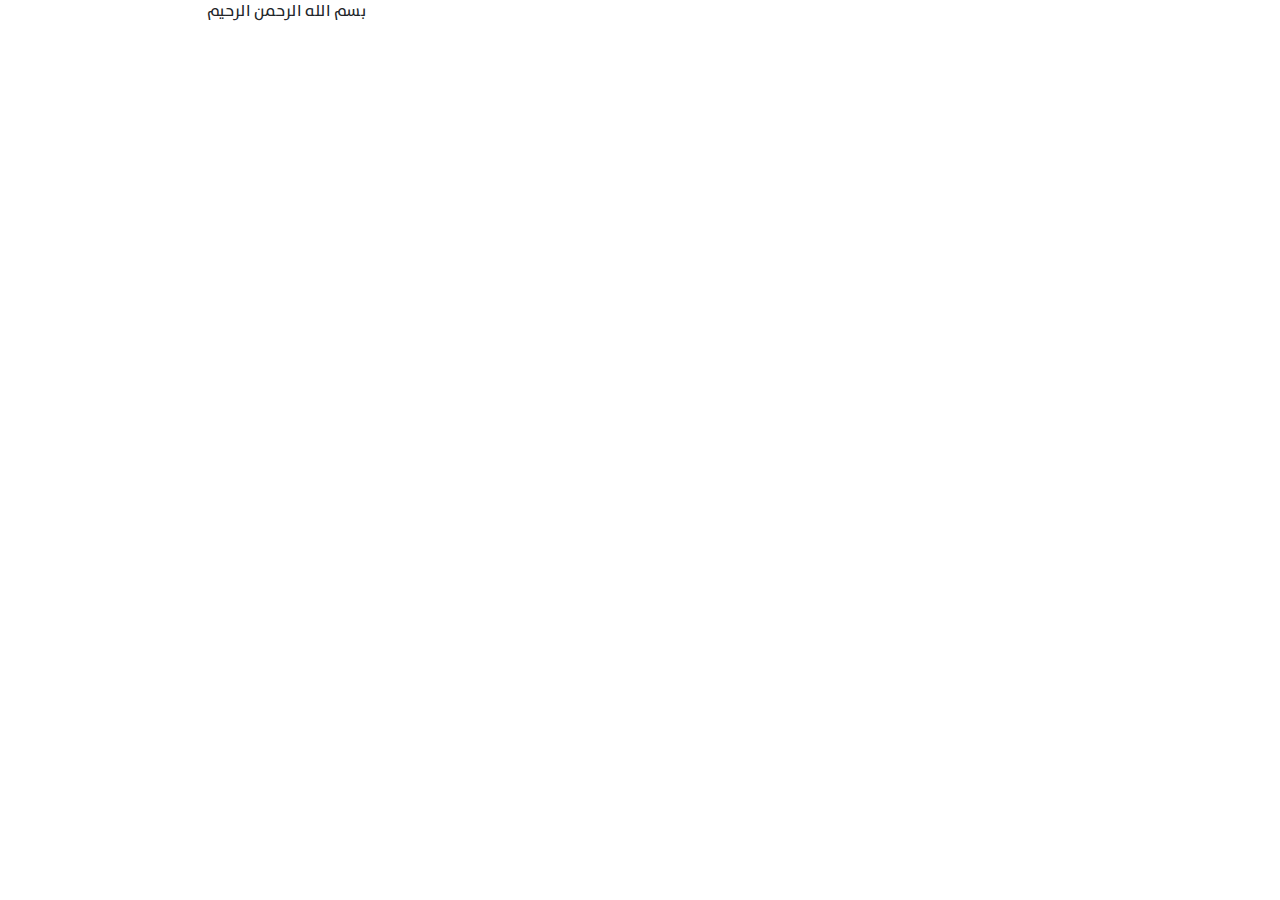
==== index.html @ cfe68cb4 "notary design" ====
<!DOCTYPE html>
<html lang="en">

<head>
    <meta charset="UTF-8">
    <meta name="viewport" content="width=device-width, initial-scale=1.0">
    <meta http-equiv="X-UA-Compatible" content="ie=edge">
    <title>Document</title>
    <link rel="stylesheet" href="assets/css/font-awesome.min.css">
    <link rel="stylesheet" href="assets/css/bootstrap.min.css">
    <link rel="stylesheet" href="assets/css/materialize.min.css">
    <link rel="stylesheet" href="assets/css/uikit-rtl.min.css">
    <link rel="stylesheet" href="assets/css/style.css">

</head>

<body>

    <div class="container">
        <p> بسم الله الرحمن الرحيم </p>
    </div>



    <script src="assets/js/jquery-3.4.1.js"></script>
    <script src="assets/js/bootstrap.min.js"></script>
    <script src="assets/js/bootstrap.bundle.min.js"></script>
    <script src="assets/js/materialize.min.js"></script>
    <script src="assets/js/uikit-icons.min.js"></script>
    <script src="assets/js/uikit.min.js"></script>
    <script src="assets/js/wow.min.js"></script>
    <script src="assets/js/custom.js"></script>
</body>

</html>
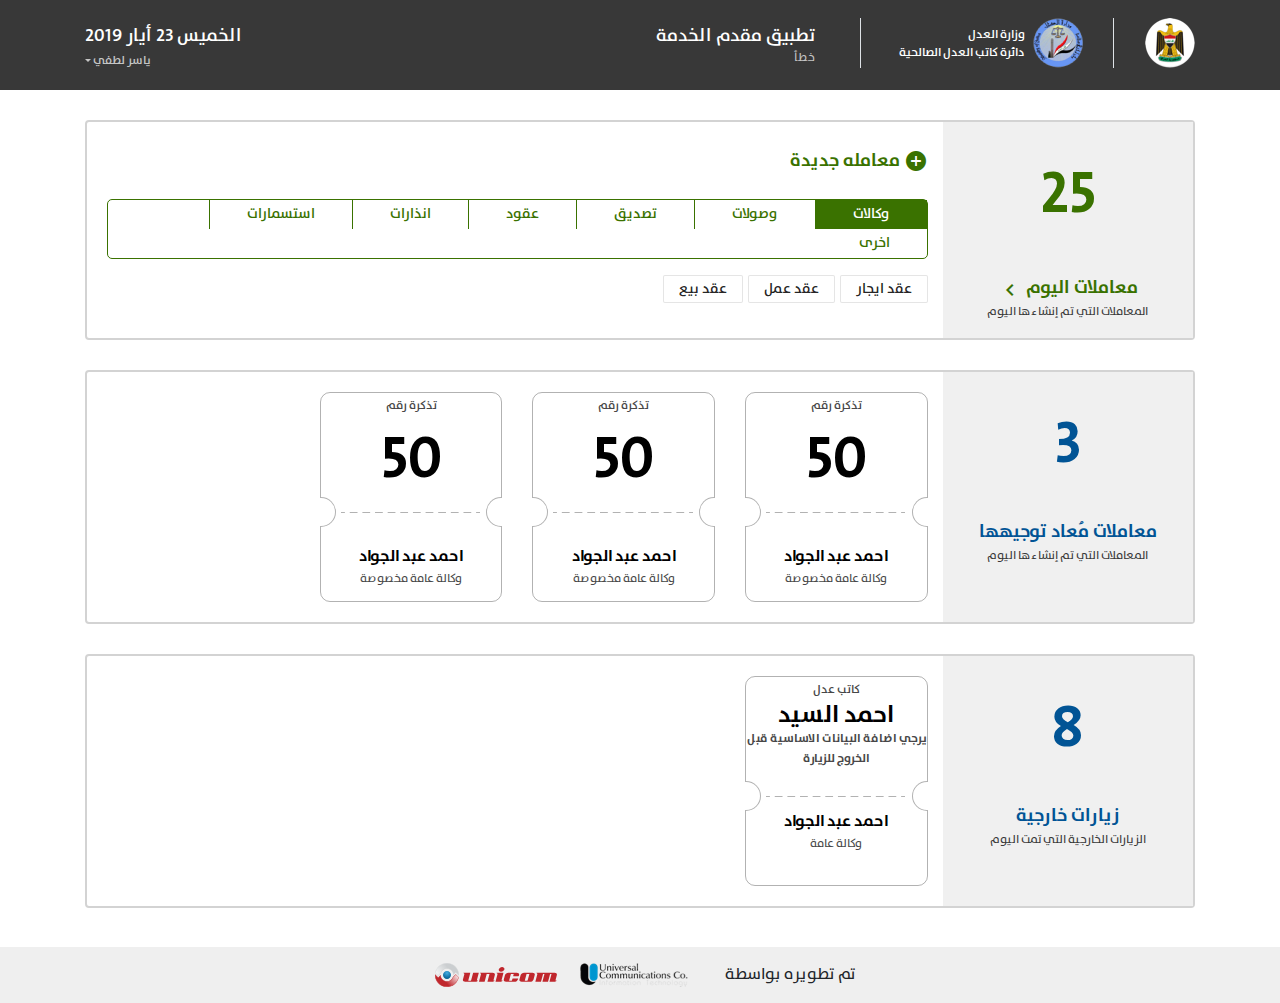
==== commit 8e3f1626: "dashboard" ====
--- a/index.html
+++ b/index.html
@@ -1,24 +1,238 @@
 <!DOCTYPE html>
-<html lang="en">
+<html lang="ar" dir="rtl">
 
 <head>
     <meta charset="UTF-8">
     <meta name="viewport" content="width=device-width, initial-scale=1.0">
     <meta http-equiv="X-UA-Compatible" content="ie=edge">
-    <title>Document</title>
+    <title>Notary : Dashboard</title>
     <link rel="stylesheet" href="assets/css/font-awesome.min.css">
-    <link rel="stylesheet" href="assets/css/bootstrap.min.css">
+    <link rel="stylesheet" href="assets/css/material.css">
+    <link rel="stylesheet" href="assets/fonts/material.ttf">
     <link rel="stylesheet" href="assets/css/materialize.min.css">
     <link rel="stylesheet" href="assets/css/uikit-rtl.min.css">
+    <link rel="stylesheet" href="assets/css/bootstrap.min.css">
     <link rel="stylesheet" href="assets/css/style.css">
 
 </head>
 
 <body>
 
-    <div class="container">
-        <p> بسم الله الرحمن الرحيم </p>
+    <div class="wrapper">
+        <header class="header">
+            <div class="container">
+                <div class="row mb-0">
+                    <div class="col-xl-8 col-lg-8 col-md-8">
+                        <div class="row mb-0">
+                            <div class="col-lg-2 col-md-3 pl-md-0">
+                                <div class="media text-right border-left">
+                                    <img class="d-flex ml-2 flag_logo" src="assets/img/logo-gov.png" alt="">
+                                </div>
+                            </div>
+                            <div class="col-lg-4 col-md-5 p-md-0">
+                                <div class="media text-right border-left">
+                                    <img class="d-flex ml-2 flag_logo" src="assets/img/logo-moj.png" alt="">
+                                    <div class="media-body">
+                                        <h5 class="mb-0 mt-2"> وزارة العدل <br> دائرة كاتب العدل الصالحية</h5>
+                                    </div>
+                                </div>
+                            </div>
+                            <div class="col-lg-6 col-md-4 pl-md-0">
+                                <div class="media text-right">
+                                    <div class="media-body">
+                                        <h3 class="mb-0 mt-2"> تطبيق مقدم الخدمة </h3>
+                                        <p> خطأ </p>
+                                    </div>
+                                </div>
+                            </div>
+                        </div>
+                    </div>
+                    <div class="col-md-4">
+                        <div class="media text-left">
+                            <div class="media-body">
+                                <h3 class="mb-0 mt-2"> الخميس 23 أيار 2019 </h3>
+                                <div class="dropdown">
+                                    <button class="dropdown-toggle btn-dropdown" type="button" id="dropdownMenu1" data-toggle="dropdown" aria-haspopup="true" aria-expanded="false">
+                                                    ياسر لطفي
+                                            </button>
+                                    <div class="dropdown-menu" aria-labelledby="dropdownMenu1">
+                                        <a class="dropdown-item" href="#!">Action</a>
+                                        <a class="dropdown-item" href="#!">Another action</a>
+                                    </div>
+                                </div>
+                            </div>
+                        </div>
+                    </div>
+                </div>
+            </div>
+        </header>
+        <!-- start content here -->
+        <div class="body_content padding_section">
+            <div class="container">
+                <div class="transaction">
+                    <div class="row ml-0">
+                        <div class="col-md-3">
+                            <div class="transaction_box">
+                                <div class="number color-green"> 25 </div>
+                                <div class="title color-green">
+                                    معاملات اليوم
+                                    <i class="material-icons transaction_icons">keyboard_arrow_left </i>
+                                </div>
+                                <p> المعاملات التي تم إنشاءها اليوم </p>
+                            </div>
+                        </div>
+                        <div class="col-md-9 p-0">
+                            <div class="transaction_content text-right">
+                                <div class="head mb-4 color-green">
+                                    <i class="material-icons transaction_icons">add_circle </i> معامله جديدة
+                                </div>
+                                <ul class="nav nav-pills mb-3" id="pills-tab" role="tablist">
+                                    <li class="nav-item">
+                                        <a class="nav-link active" id="pills-1-tab" data-toggle="pill" href="#pills-1" role="tab" aria-controls="pills-1" aria-selected="true"> وكالات </a>
+                                    </li>
+                                    <li class="nav-item">
+                                        <a class="nav-link" id="pills-2-tab" data-toggle="pill" href="#pills-2" role="tab" aria-controls="pills-2" aria-selected="false"> وصولات </a>
+                                    </li>
+                                    <li class="nav-item">
+                                        <a class="nav-link" id="pills-3-tab" data-toggle="pill" href="#pills-3" role="tab" aria-controls="pills-3" aria-selected="false"> تصديق </a>
+                                    </li>
+                                    <li class="nav-item">
+                                        <a class="nav-link" id="pills-4-tab" data-toggle="pill" href="#pills-4" role="tab" aria-controls="pills-4" aria-selected="false"> عقود </a>
+                                    </li>
+                                    <li class="nav-item">
+                                        <a class="nav-link" id="pills-5-tab" data-toggle="pill" href="#pills-5" role="tab" aria-controls="pills-5" aria-selected="false"> انذارات </a>
+                                    </li>
+                                    <li class="nav-item">
+                                        <a class="nav-link" id="pills-6-tab" data-toggle="pill" href="#pills-6" role="tab" aria-controls="pills-6" aria-selected="false"> استسمارات </a>
+                                    </li>
+                                    <li class="nav-item">
+                                        <a class="nav-link" id="pills-7-tab" data-toggle="pill" href="#pills-7" role="tab" aria-controls="pills-7" aria-selected="false"> اخرى </a>
+                                    </li>
+                                </ul>
+                                <div class="tab-content" id="pills-tabContent">
+                                    <div class="tab-pane fade show active" id="pills-1" role="tabpanel" aria-labelledby="pills-1-tab">
+                                        <ul class="nav">
+                                            <li class="nav-item">
+                                                <a class="nav-link active" href="#!"> عقد ايجار </a>
+                                            </li>
+                                            <li class="nav-item">
+                                                <a class="nav-link" href="#!"> عقد عمل </a>
+                                            </li>
+                                            <li class="nav-item">
+                                                <a class="nav-link" href="#!"> عقد بيع </a>
+                                            </li>
+                                        </ul>
+                                    </div>
+                                    <div class="tab-pane fade" id="pills-2" role="tabpanel" aria-labelledby="pills-2-tab">...</div>
+                                    <div class="tab-pane fade" id="pills-3" role="tabpanel" aria-labelledby="pills-3-tab">...</div>
+                                </div>
+                            </div>
+                        </div>
+                    </div>
+                </div>
+
+                <div class="transaction">
+                    <div class="row ml-0">
+                        <div class="col-md-3">
+                            <div class="transaction_box">
+                                <div class="number"> 3 </div>
+                                <div class="title">
+                                    معاملات مُعاد توجيهها
+                                </div>
+                                <p> المعاملات التي تم إنشاءها اليوم </p>
+                            </div>
+                        </div>
+                        <div class="col-md-9 p-0">
+                            <div class="transaction_content text-right">
+                                <div class="row">
+                                    <div class="col-md-3">
+                                        <div class="titket_normal text-center">
+                                            <small> تذكرة رقم </small>
+                                            <div class="title_head">
+                                                <div class="number"> 50 </div>
+                                            </div>
+                                            <div class="underline"></div>
+                                            <div class="content">
+                                                <div class="name"> احمد عبد الجواد </div>
+                                                <p class="desc mb-0"> وكالة عامة مخصوصة </p>
+                                            </div>
+                                        </div>
+                                    </div>
+                                    <div class="col-md-3">
+                                        <div class="titket_normal text-center">
+                                            <small> تذكرة رقم </small>
+                                            <div class="title_head">
+                                                <div class="number"> 50 </div>
+                                            </div>
+                                            <div class="underline"></div>
+                                            <div class="content">
+                                                <div class="name"> احمد عبد الجواد </div>
+                                                <p class="desc mb-0"> وكالة عامة مخصوصة </p>
+                                            </div>
+                                        </div>
+                                    </div>
+                                    <div class="col-md-3">
+                                        <div class="titket_normal text-center">
+                                            <small> تذكرة رقم </small>
+                                            <div class="title_head">
+                                                <div class="number"> 50 </div>
+                                            </div>
+                                            <div class="underline"></div>
+                                            <div class="content">
+                                                <div class="name"> احمد عبد الجواد </div>
+                                                <p class="desc mb-0"> وكالة عامة مخصوصة </p>
+                                            </div>
+                                        </div>
+                                    </div>
+
+                                </div>
+                            </div>
+                        </div>
+                    </div>
+                </div>
+                <div class="transaction">
+                    <div class="row ml-0">
+                        <div class="col-md-3">
+                            <div class="transaction_box">
+                                <div class="number"> 8 </div>
+                                <div class="title">
+                                    زيارات خارجية
+                                </div>
+                                <p> الزيارات الخارجية التي تمت اليوم </p>
+                            </div>
+                        </div>
+                        <div class="col-md-9 p-0">
+                            <div class="transaction_content text-right">
+                                <div class="row">
+                                    <div class="col-md-3">
+                                        <div class="titket_normal text-center">
+                                            <small> كاتب عدل </small>
+                                            <div class="title_head">
+                                                <h2> احمد السيد </h2>
+                                                <p>يرجي اضافة البيانات الاساسية قبل الخروج للزيارة</p>
+                                            </div>
+                                            <div class="underline"></div>
+                                            <div class="content">
+                                                <div class="name"> احمد عبد الجواد </div>
+                                                <p class="desc mb-0"> وكالة عامة </p>
+                                            </div>
+                                        </div>
+                                    </div>
+
+                                </div>
+                            </div>
+                        </div>
+                    </div>
+                </div>
+            </div>
+        </div>
     </div>
+    <!-- start footer here -->
+    <footer class="footer footer-bg text-center mt-5">
+        <span class="ml-4"> تم تطويره بواسطة </span>
+        <a class="footer_logo" href="#"><img src="assets/img/logo-uc-light.png"></a>
+        <a class="footer_logo" href="#"><img src="assets/img/logo-unicom-light.svg"></a>
+    </footer>
 
 
 
@@ -32,4 +246,4 @@
     <script src="assets/js/custom.js"></script>
 </body>
 
-</html>+</html--- a/assets/css/material.css
+++ b/assets/css/material.css
@@ -0,0 +1,22 @@
+@font-face {
+    font-family: 'Material Icons';
+    font-style: normal;
+    font-weight: 400;
+    src: url(../fonts/materialdesign.woff2) format('woff2');
+}
+
+.material-icons {
+    font-family: 'Material Icons';
+    font-weight: normal;
+    font-style: normal;
+    font-size: 24px;
+    line-height: 1;
+    letter-spacing: normal;
+    text-transform: none;
+    display: inline-block;
+    white-space: nowrap;
+    word-wrap: normal;
+    direction: ltr;
+    -webkit-font-feature-settings: 'liga';
+    -webkit-font-smoothing: antialiased;
+}--- a/assets/css/style.css
+++ b/assets/css/style.css
@@ -27,20 +27,104 @@
     }
     /* fallback */
     
+    html {
+        height: 100%;
+        box-sizing: border-box;
+    }
+    
+    body {
+        font-family: "Bahij TheSansArabic Plain";
+        font-weight: 100;
+        position: relative;
+        margin: 0;
+        min-height: 100%;
+    }
+    
     * {
         padding: 0;
         margin: 0;
         box-sizing: border-box !important;
     }
     
-    @-moz-document url-prefix() {}
-    
-    body,
-    html {
-        font-family: "Bahij TheSansArabic Plain";
-        font-weight: 100;
-        position: relative;
-        /* padding-bottom: 30px; */
+    *,
+    *:before,
+    *:after {
+        box-sizing: inherit;
+    }
+    
+    .row {
+        margin-bottom: 0;
+    }
+    
+    .padding-80 {
+        padding: 80px 0;
+    }
+    
+    .padding-35 {
+        padding: 35px 0;
+    }
+    
+    dl,
+    ol,
+    ul {
+        margin: 0;
+    }
+    
+    .offset-3 {
+        margin-right: 25%;
+    }
+    
+    .no_height {
+        min-height: auto !important;
+    }
+    
+    .padding-0 {
+        padding: 0 !important;
+    }
+    
+    .no-margin {
+        margin-right: auto;
+        margin-left: auto;
+    }
+    
+    .bg-white {
+        background: #fff;
+    }
+    
+    .bg-gray {
+        background: rgba(0, 0, 0, 0.04);
+    }
+    
+    .list {
+        padding: 20px 10px;
+    }
+    
+    textarea::-webkit-input-placeholder {
+        /* Chrome/Opera/Safari */
+        color: rgba(0, 0, 0, 0.32);
+    }
+    
+    textarea::-moz-placeholder {
+        /* Firefox 19+ */
+        color: rgba(0, 0, 0, 0.32);
+    }
+    
+    textarea:-ms-input-placeholder {
+        /* IE 10+ */
+        color: rgba(0, 0, 0, 0.32);
+    }
+    
+    textarea:-moz-placeholder {
+        /* Firefox 18- */
+        color: rgba(0, 0, 0, 0.32);
+    }
+    
+    @-moz-document url-prefix() {
+        input[type=number]::-webkit-inner-spin-button,
+        input[type=number]::-webkit-outer-spin-button {
+            -webkit-appearance: none;
+            margin: 0;
+        }
     }
     
     .h1,
@@ -68,6 +152,10 @@
     
     .btn:focus {
         background: none !important;
+    }
+    
+    .font-small {
+        font-size: 13px;
     }
     
     .bg-blue {
@@ -125,12 +213,12 @@
     .wrapper {
         position: relative;
         /* height: 100vh; */
-        /* padding-bottom: 35px; */
+        padding-bottom: 35px;
     }
     
     .header {
         background: rgba(56, 56, 56, 1);
-        padding: 20px;
+        padding: 18px 0;
     }
     
     .header .media {
@@ -198,9 +286,7 @@
         height: 100%;
     }
     
-    .top_header {
-        padding: 120px 0
-    }
+    .top_header {}
     
     .main-content .media .media-body h5 {
         font-family: "Bahij TheSansArabic Plain";
@@ -272,9 +358,9 @@
         bottom: 0;
         left: 0;
         width: 100%;
-        /* height: 100px; */
         clear: both;
         padding: 1rem;
+        z-index: 99;
     }
     
     .footer-bg {
@@ -398,7 +484,7 @@
     }
     
     .loges {
-        padding: 80px 0;
+        padding: 30px 0;
     }
     
     .loges p {
@@ -406,6 +492,7 @@
         font-weight: bold;
         color: rgba(0, 0, 0, 1);
         text-align: center;
+        margin-bottom: 0;
     }
     
     .form {
@@ -422,21 +509,31 @@
     }
     
     .inputMaterial {
-        font-size: 16px;
+        font-size: 18px;
         display: block;
         padding: 0 18px 0 0 !important;
         border: 1px solid rgba(25, 25, 25, 0.32) !important;
+        text-align: right;
+        border-radius: 4px !important;
+        -webkit-border-radius: 4px !important;
+        -moz-border-radius: 4px !important;
+        -ms-border-radius: 4px !important;
+        -o-border-radius: 4px !important;
+        margin-bottom: 0 !important;
+        height: 55px !important;
+        line-height: 55px;
+    }
+    
+    .inputMaterial_textarea {
+        height: auto !important;
         border-radius: 4px;
-        text-align: right;
         -webkit-border-radius: 4px;
         -moz-border-radius: 4px;
         -ms-border-radius: 4px;
         -o-border-radius: 4px;
-        /* max-width: 340px !important; */
-        margin-bottom: 0 !important;
-        height: 55px !important;
-        line-height: 55px;
-        border-radius: 5px !important;
+        font-size: 18px;
+        display: block;
+        padding: 18px 18px 0 0 !important;
     }
     
     .inputMaterial:focus {
@@ -854,9 +951,10 @@
         line-height: 24px;
         margin: 0;
         background-color: rgba(255, 255, 255, 1);
-        border-radius: 8px;
+        border-bottom-right-radius: 8px;
         box-shadow: 0px 2px 5px 0px rgba(0, 0, 0, 0.35);
         min-height: 272px;
+        border-bottom-left-radius: 8px;
     }
     
     .collapse_transaction .uk-open>.uk-accordion-title::before {
@@ -921,16 +1019,42 @@
         background: #e5e5e5;
     }
     
+    .collapse_transaction .rows td {
+        position: relative;
+    }
+    
     .collapse_transaction .rows .actions {
-        position: relative;
+        position: absolute;
         top: 0;
-        right: -46px;
-        background: yellowgreen;
+        right: -26px;
+        background: rgba(255, 212, 93, 1);
+        display: none;
+        padding: 0 4px;
+        bottom: 0;
+        border-top-right-radius: 4px;
+        border-bottom-right-radius: 4px;
+    }
+    
+    .collapse_transaction .rows .actions i {
         display: block;
+        cursor: pointer;
+        font-size: 18px;
+        color: rgba(56, 56, 56, 1);
+        text-align: center;
+        padding: 9px 0;
+        border-bottom: 1px solid #afb6b7;
+    }
+    
+    .collapse_transaction .rows .actions i:last-child {
+        border-bottom: 0
     }
     
     .collapse_transaction .rows:hover .actions {
-        display: block
+        display: block;
+    }
+    
+    .image_user {
+        position: relative;
     }
     
     .image_user img {
@@ -1042,6 +1166,295 @@
     
     .add_docment_box i {
         font-size: 55px;
+    }
+    
+    .plus,
+    .mins {
+        position: absolute;
+        left: 20px;
+        top: 6px;
+        color: #757575;
+        cursor: pointer;
+    }
+    
+    .mins {
+        top: 27px;
+    }
+    
+    input[type=number]::-webkit-inner-spin-button,
+    input[type=number]::-webkit-outer-spin-button {
+        -webkit-appearance: none;
+        margin: 0;
+    }
+    
+    .form-actions {
+        padding: 30px 0 30px 0;
+    }
+    
+    .scroll-up {
+        position: fixed;
+        left: 0;
+        right: 0;
+        background: #fff;
+        box-shadow: 0px -2px 4px 0px rgba(0, 0, 0, 0.25);
+        z-index: 9;
+        bottom: 0 !important;
+    }
+    
+    .form-actions p {
+        color: rgba(0, 0, 0, 0.6);
+        margin-bottom: 0;
+    }
+    
+    .btn_gray {
+        min-height: 54px;
+        line-height: 43px;
+        background: #7b7d5b;
+        border: 1px solid #7b7d5b;
+        box-shadow: none !important;
+        color: #ddbe83!important;
+    }
+    
+    .btn_gray:hover {
+        background: #696b4e;
+        border: 1px solid #696b4e;
+    }
+    
+    .list_group .list_title {
+        font-size: 14px;
+        color: rgba(0, 0, 0, 1);
+        text-align: right;
+        font-weight: bold;
+        margin-bottom: 20px;
+    }
+    
+    .transaction {
+        background-color: rgba(255, 255, 255, 1);
+        border: 2px solid rgba(211, 211, 211, 1);
+        border-radius: 4px;
+        margin-bottom: 30px;
+    }
+    
+    .transaction_box {
+        background-color: rgba(240, 240, 240, 1);
+        text-align: center;
+        height: 100%;
+    }
+    
+    .transaction_box .number {
+        padding: 30px;
+        font-size: 58px;
+        color: rgba(1, 84, 149, 1);
+        text-align: center;
+        font-weight: bold
+    }
+    
+    .transaction_box .title {
+        font-size: 18px;
+        color: rgba(1, 84, 149, 1);
+        text-align: center;
+        font-weight: bold
+    }
+    
+    .transaction_box p {
+        margin-bottom: 0;
+        font-size: 12px;
+        color: rgba(56, 56, 56, 1);
+        text-align: center;
+        line-height: 20px;
+        padding-bottom: 1rem
+    }
+    
+    .transaction_box .transaction_icons {
+        position: relative;
+        top: 9px
+    }
+    
+    .transaction_content {
+        padding: 20px 0 20px 20px;
+    }
+    
+    .color-green {
+        color: #3a7200 !important;
+    }
+    
+    .transaction_content .head {
+        font-size: 18px;
+        color: rgba(1, 84, 149, 1);
+        font-weight: bold
+    }
+    
+    .transaction_content .head .transaction_icons {
+        position: relative;
+        top: 7px;
+    }
+    
+    .transaction_content .nav-pills {
+        border: 1px solid #3a7200;
+        border-radius: 5px;
+    }
+    
+    .transaction_content .nav-pills .nav-link {
+        border-radius: 0;
+        transition: all 0.3s ease-in-out
+    }
+    
+    .transaction_content .nav-pills .nav-link.active,
+    .transaction_content .nav-pills .nav-link:hover,
+    .transaction_content .nav-pills .show>.nav-link {
+        color: #fff;
+        background-color: #3a7200;
+    }
+    
+    .transaction_content .nav-pills .nav-link {
+        display: block;
+        padding: 4px 37px;
+        color: #3a7200;
+        border-left: 1px solid rgba(58, 114, 0, 1);
+        font-size: 14px;
+        font-weight: 400;
+    }
+    
+    .transaction_content .nav-item:last-child .nav-link {
+        border-left: 0
+    }
+    
+    .transaction_content .tab-content .nav {
+        padding: 0;
+        margin: 0;
+    }
+    
+    .transaction_content .tab-content .nav-item .nav-link {
+        background-color: rgba(255, 255, 255, 1);
+        border-radius: 2px;
+        border: 1px solid rgba(0, 0, 0, 0.1);
+        margin-left: 5px;
+        padding: 3px 15px;
+        font-size: 14px;
+        color: rgba(0, 0, 0, 0.87);
+        text-align: right;
+        line-height: 20px;
+        font-weight: 400;
+        transition: all 0.3s ease-in-out
+    }
+    
+    .transaction_content .tab-content .nav-item .nav-link:hover {
+        color: #fff;
+        background-color: #3a7200;
+    }
+    
+    .titket_normal {
+        border: 1px solid rgba(0, 0, 0, 0.3);
+        border-radius: 10px;
+        min-height: 210px;
+        position: relative;
+        transition: all 0.3s ease-in-out;
+    }
+    
+    .titket_normal:hover {
+        background: rgba(1, 84, 149, 1);
+        border: 1px solid rgba(1, 84, 149, 1);
+    }
+    
+    .titket_normal:hover .number,
+    .titket_normal:hover .content .name {
+        color: white
+    }
+    
+    .titket_normal:hover small,
+    .titket_normal:hover .content .desc {
+        color: rgba(198, 198, 198, 1);
+        ;
+    }
+    
+    .titket_normal:before {
+        position: absolute;
+        content: "";
+        width: 30px;
+        height: 30px;
+        border: 1px solid rgba(0, 0, 0, 0.3);
+        border-radius: 50%;
+        clip: rect(14px, 33px, 31px, 0);
+        right: -15px;
+        top: 50%;
+        background: #fff;
+        transform: rotate(90deg);
+    }
+    
+    .titket_normal:after {
+        position: absolute;
+        content: "";
+        width: 30px;
+        height: 30px;
+        border: 1px solid rgba(0, 0, 0, 0.3);
+        border-radius: 50%;
+        clip: rect(14px, 33px, 31px, 0);
+        left: -15px;
+        top: 50%;
+        background: #fff;
+        transform: rotate(-90deg);
+    }
+    
+    .underline {
+        width: 77%;
+        position: absolute;
+        top: 38%;
+        left: 20px;
+        display: inline-block;
+        padding: 20px;
+        border-bottom: dashed 1px rgba(0, 0, 0, 0.3);
+        border-image-source: url(../img/line.png);
+        border-image-slice: 1;
+        border-image-repeat: round;
+        opacity: 0.3;
+    }
+    
+    .titket_normal small {
+        font-size: 12px;
+        color: rgba(71, 71, 71, 1);
+        text-align: center;
+        line-height: 20px;
+    }
+    
+    .title_head {
+        padding: 0;
+        font-weight: bold;
+        font-size: 58px;
+        color: rgba(0, 0, 0, 1);
+        text-align: center;
+    }
+    
+    .title_head h2 {
+        font-size: 24px;
+        color: rgba(0, 0, 0, 1);
+        text-align: center;
+        font-weight: bold;
+    }
+    
+    .title_head p {
+        font-size: 12px;
+        color: rgba(71, 71, 71, 1);
+        text-align: center;
+        line-height: 20px;
+    }
+    
+    .content {
+        margin-top: 39px;
+    }
+    
+    .content .name {
+        font-size: 16px;
+        color: rgba(0, 0, 0, 1);
+        text-align: center;
+        line-height: 26px;
+        font-weight: bold;
+    }
+    
+    .content .desc {
+        font-size: 12px;
+        color: rgba(71, 71, 71, 1);
+        text-align: center;
+        line-height: 20px;
     }
     
     @media (max-width: 768px) {
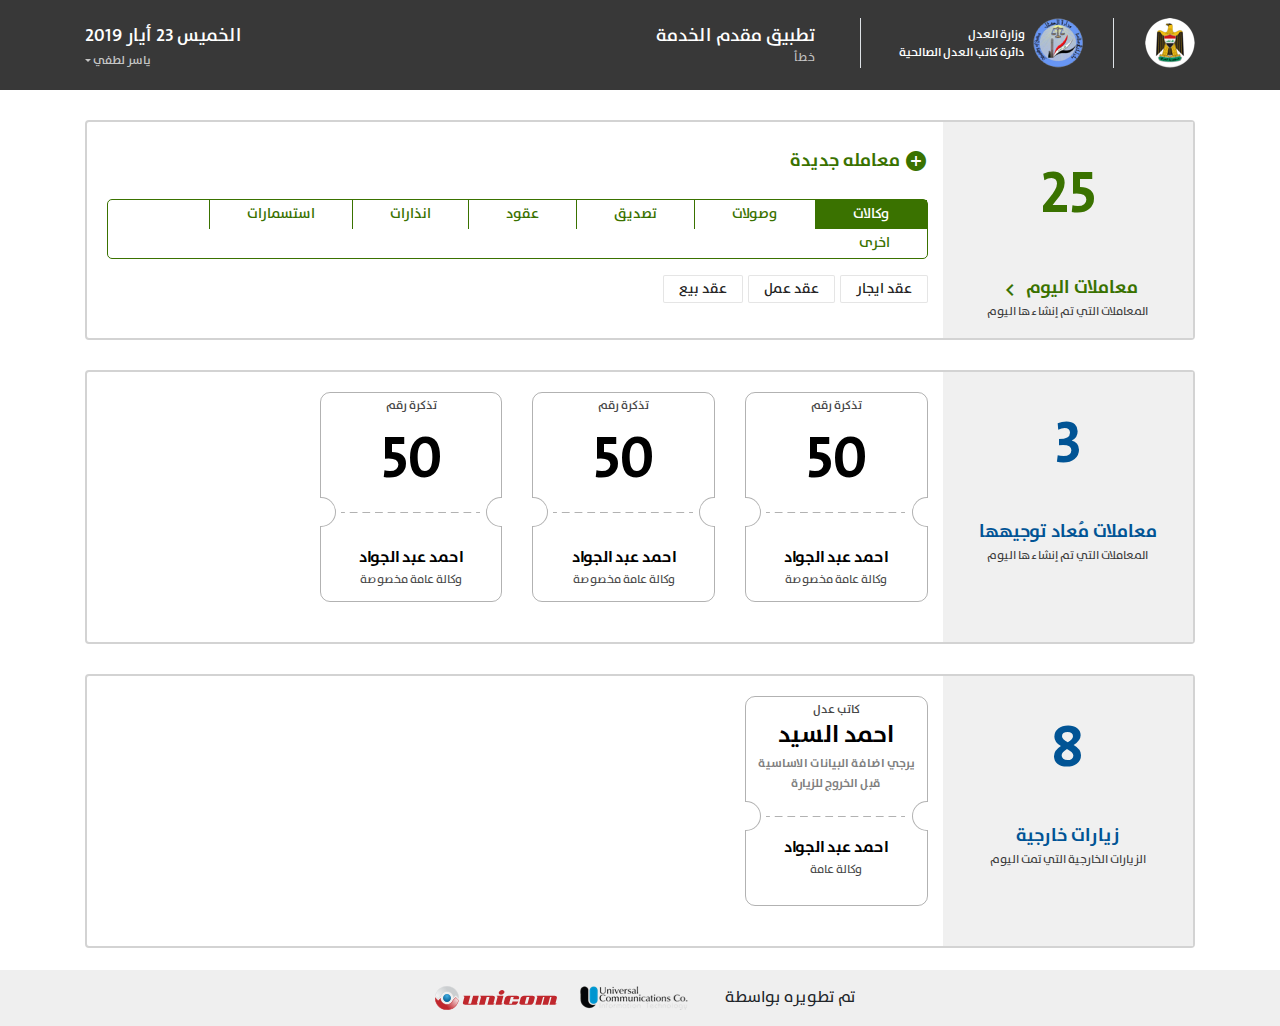
==== commit 346effd2: "done" ====
--- a/index.html
+++ b/index.html
@@ -13,12 +13,12 @@
     <link rel="stylesheet" href="assets/css/uikit-rtl.min.css">
     <link rel="stylesheet" href="assets/css/bootstrap.min.css">
     <link rel="stylesheet" href="assets/css/style.css">
-
 </head>
 
 <body>
-
+    <!-- start wrapper here -->
     <div class="wrapper">
+        <!-- start header here -->
         <header class="header">
             <div class="container">
                 <div class="row mb-0">
@@ -53,11 +53,12 @@
                                 <h3 class="mb-0 mt-2"> الخميس 23 أيار 2019 </h3>
                                 <div class="dropdown">
                                     <button class="dropdown-toggle btn-dropdown" type="button" id="dropdownMenu1" data-toggle="dropdown" aria-haspopup="true" aria-expanded="false">
-                                                    ياسر لطفي
-                                            </button>
+                                        ياسر لطفي
+                                    </button>
                                     <div class="dropdown-menu" aria-labelledby="dropdownMenu1">
-                                        <a class="dropdown-item" href="#!">Action</a>
-                                        <a class="dropdown-item" href="#!">Another action</a>
+                                        <a class="dropdown-item" href="#!"> تغيير كلمة المرور </a>
+                                        <div class="dropdown-divider"></div>
+                                        <a class="dropdown-item" href="#!">تسجيل الخروج</a>
                                     </div>
                                 </div>
                             </div>
@@ -66,12 +67,14 @@
                 </div>
             </div>
         </header>
+        <!-- end header here -->
         <!-- start content here -->
         <div class="body_content padding_section">
             <div class="container">
+                <!-- start transaction here -->
                 <div class="transaction">
                     <div class="row ml-0">
-                        <div class="col-md-3">
+                        <div class="col-lg-3 col-md-4">
                             <div class="transaction_box">
                                 <div class="number color-green"> 25 </div>
                                 <div class="title color-green">
@@ -81,7 +84,7 @@
                                 <p> المعاملات التي تم إنشاءها اليوم </p>
                             </div>
                         </div>
-                        <div class="col-md-9 p-0">
+                        <div class="col-lg-9 col-md-8 p-0">
                             <div class="transaction_content text-right">
                                 <div class="head mb-4 color-green">
                                     <i class="material-icons transaction_icons">add_circle </i> معامله جديدة
@@ -91,154 +94,165 @@
                                         <a class="nav-link active" id="pills-1-tab" data-toggle="pill" href="#pills-1" role="tab" aria-controls="pills-1" aria-selected="true"> وكالات </a>
                                     </li>
                                     <li class="nav-item">
-                                        <a class="nav-link" id="pills-2-tab" data-toggle="pill" href="#pills-2" role="tab" aria-controls="pills-2" aria-selected="false"> وصولات </a>
-                                    </li>
-                                    <li class="nav-item">
-                                        <a class="nav-link" id="pills-3-tab" data-toggle="pill" href="#pills-3" role="tab" aria-controls="pills-3" aria-selected="false"> تصديق </a>
-                                    </li>
-                                    <li class="nav-item">
-                                        <a class="nav-link" id="pills-4-tab" data-toggle="pill" href="#pills-4" role="tab" aria-controls="pills-4" aria-selected="false"> عقود </a>
-                                    </li>
-                                    <li class="nav-item">
-                                        <a class="nav-link" id="pills-5-tab" data-toggle="pill" href="#pills-5" role="tab" aria-controls="pills-5" aria-selected="false"> انذارات </a>
-                                    </li>
-                                    <li class="nav-item">
-                                        <a class="nav-link" id="pills-6-tab" data-toggle="pill" href="#pills-6" role="tab" aria-controls="pills-6" aria-selected="false"> استسمارات </a>
-                                    </li>
-                                    <li class="nav-item">
-                                        <a class="nav-link" id="pills-7-tab" data-toggle="pill" href="#pills-7" role="tab" aria-controls="pills-7" aria-selected="false"> اخرى </a>
+                                        <a class="nav-link" id="pills-2-tab" data-toggle="pill" href="#pills-2" role="tab" aria-controls="pills-2" aria-selected="true"> وصولات </a>
+                                    </li>
+                                    <li class="nav-item">
+                                        <a class="nav-link" id="pills-3-tab" data-toggle="pill" href="#pills-3" role="tab" aria-controls="pills-3" aria-selected="true"> تصديق </a>
+                                    </li>
+                                    <li class="nav-item">
+                                        <a class="nav-link" id="pills-4-tab" data-toggle="pill" href="#pills-4" role="tab" aria-controls="pills-4" aria-selected="true"> عقود </a>
+                                    </li>
+                                    <li class="nav-item">
+                                        <a class="nav-link" id="pills-5-tab" data-toggle="pill" href="#pills-5" role="tab" aria-controls="pills-5" aria-selected="true"> انذارات </a>
+                                    </li>
+                                    <li class="nav-item">
+                                        <a class="nav-link" id="pills-6-tab" data-toggle="pill" href="#pills-6" role="tab" aria-controls="pills-6" aria-selected="true"> استسمارات </a>
+                                    </li>
+                                    <li class="nav-item">
+                                        <a class="nav-link" id="pills-7-tab" data-toggle="pill" href="#pills-7" role="tab" aria-controls="pills-7" aria-selected="true"> اخرى </a>
                                     </li>
                                 </ul>
                                 <div class="tab-content" id="pills-tabContent">
                                     <div class="tab-pane fade show active" id="pills-1" role="tabpanel" aria-labelledby="pills-1-tab">
                                         <ul class="nav">
                                             <li class="nav-item">
-                                                <a class="nav-link active" href="#!"> عقد ايجار </a>
+                                                <a class="nav-link" href="new-transaction.html"> عقد ايجار </a>
                                             </li>
-                                            <li class="nav-item">
+                                            <li class=" nav-item ">
                                                 <a class="nav-link" href="#!"> عقد عمل </a>
                                             </li>
-                                            <li class="nav-item">
+                                            <li class="nav-item ">
                                                 <a class="nav-link" href="#!"> عقد بيع </a>
                                             </li>
                                         </ul>
                                     </div>
-                                    <div class="tab-pane fade" id="pills-2" role="tabpanel" aria-labelledby="pills-2-tab">...</div>
-                                    <div class="tab-pane fade" id="pills-3" role="tabpanel" aria-labelledby="pills-3-tab">...</div>
-                                </div>
-                            </div>
-                        </div>
-                    </div>
-                </div>
-
-                <div class="transaction">
-                    <div class="row ml-0">
-                        <div class="col-md-3">
-                            <div class="transaction_box">
-                                <div class="number"> 3 </div>
-                                <div class="title">
+                                    <div class="tab-pane fade " id="pills-2" role="tabpanel " aria-labelledby="pills-2-tab ">...</div>
+                                    <div class="tab-pane fade " id="pills-3" role="tabpanel " aria-labelledby="pills-3-tab ">...</div>
+                                </div>
+                            </div>
+                        </div>
+                    </div>
+                </div>
+                <!-- end transaction here -->
+                <!-- start transaction here -->
+                <div class="transaction ">
+                    <div class="row ml-0 ">
+                        <div class="col-lg-3 col-md-4 ">
+                            <div class="transaction_box ">
+                                <div class="number "> 3 </div>
+                                <div class="title ">
                                     معاملات مُعاد توجيهها
                                 </div>
                                 <p> المعاملات التي تم إنشاءها اليوم </p>
                             </div>
                         </div>
-                        <div class="col-md-9 p-0">
-                            <div class="transaction_content text-right">
-                                <div class="row">
-                                    <div class="col-md-3">
-                                        <div class="titket_normal text-center">
-                                            <small> تذكرة رقم </small>
-                                            <div class="title_head">
-                                                <div class="number"> 50 </div>
-                                            </div>
-                                            <div class="underline"></div>
-                                            <div class="content">
-                                                <div class="name"> احمد عبد الجواد </div>
-                                                <p class="desc mb-0"> وكالة عامة مخصوصة </p>
-                                            </div>
-                                        </div>
-                                    </div>
-                                    <div class="col-md-3">
-                                        <div class="titket_normal text-center">
-                                            <small> تذكرة رقم </small>
-                                            <div class="title_head">
-                                                <div class="number"> 50 </div>
-                                            </div>
-                                            <div class="underline"></div>
-                                            <div class="content">
-                                                <div class="name"> احمد عبد الجواد </div>
-                                                <p class="desc mb-0"> وكالة عامة مخصوصة </p>
-                                            </div>
-                                        </div>
-                                    </div>
-                                    <div class="col-md-3">
-                                        <div class="titket_normal text-center">
-                                            <small> تذكرة رقم </small>
-                                            <div class="title_head">
-                                                <div class="number"> 50 </div>
-                                            </div>
-                                            <div class="underline"></div>
-                                            <div class="content">
-                                                <div class="name"> احمد عبد الجواد </div>
-                                                <p class="desc mb-0"> وكالة عامة مخصوصة </p>
-                                            </div>
-                                        </div>
-                                    </div>
-
-                                </div>
-                            </div>
-                        </div>
-                    </div>
-                </div>
-                <div class="transaction">
-                    <div class="row ml-0">
-                        <div class="col-md-3">
-                            <div class="transaction_box">
-                                <div class="number"> 8 </div>
-                                <div class="title">
+                        <div class="col-lg-9 col-md-8 p-0 ">
+                            <div class="transaction_content text-right ">
+                                <div class="row ">
+                                    <div class="col-lg-3 col-md-6">
+                                        <a href="">
+                                            <div class="titket_normal text-center ">
+                                                <small> تذكرة رقم </small>
+                                                <div class="title_head ">
+                                                    <div class="number "> 50 </div>
+                                                </div>
+                                                <div class="underline "></div>
+                                                <div class="content ">
+                                                    <div class="name "> احمد عبد الجواد </div>
+                                                    <p class="desc mb-0 "> وكالة عامة مخصوصة </p>
+                                                </div>
+                                            </div>
+                                        </a>
+                                    </div>
+                                    <div class="col-lg-3 col-md-6">
+                                        <a href="">
+                                            <div class="titket_normal text-center ">
+                                                <small> تذكرة رقم </small>
+                                                <div class="title_head ">
+                                                    <div class="number "> 50 </div>
+                                                </div>
+                                                <div class="underline "></div>
+                                                <div class="content ">
+                                                    <div class="name "> احمد عبد الجواد </div>
+                                                    <p class="desc mb-0 "> وكالة عامة مخصوصة </p>
+                                                </div>
+                                            </div>
+                                        </a>
+                                    </div>
+                                    <div class="col-lg-3 col-md-6">
+                                        <a href="">
+                                            <div class="titket_normal text-center ">
+                                                <small> تذكرة رقم </small>
+                                                <div class="title_head ">
+                                                    <div class="number "> 50 </div>
+                                                </div>
+                                                <div class="underline "></div>
+                                                <div class="content ">
+                                                    <div class="name "> احمد عبد الجواد </div>
+                                                    <p class="desc mb-0 "> وكالة عامة مخصوصة </p>
+                                                </div>
+                                            </div>
+                                        </a>
+                                    </div>
+                                </div>
+                            </div>
+                        </div>
+                    </div>
+                </div>
+                <!-- end transaction here -->
+                <!-- start transaction here -->
+                <div class="transaction mb-5">
+                    <div class="row ml-0 ">
+                        <div class="col-lg-3 col-md-4 ">
+                            <div class="transaction_box ">
+                                <div class="number "> 8 </div>
+                                <div class="title ">
                                     زيارات خارجية
                                 </div>
                                 <p> الزيارات الخارجية التي تمت اليوم </p>
                             </div>
                         </div>
-                        <div class="col-md-9 p-0">
-                            <div class="transaction_content text-right">
-                                <div class="row">
-                                    <div class="col-md-3">
-                                        <div class="titket_normal text-center">
-                                            <small> كاتب عدل </small>
-                                            <div class="title_head">
-                                                <h2> احمد السيد </h2>
-                                                <p>يرجي اضافة البيانات الاساسية قبل الخروج للزيارة</p>
-                                            </div>
-                                            <div class="underline"></div>
-                                            <div class="content">
-                                                <div class="name"> احمد عبد الجواد </div>
-                                                <p class="desc mb-0"> وكالة عامة </p>
-                                            </div>
-                                        </div>
-                                    </div>
-
-                                </div>
-                            </div>
-                        </div>
-                    </div>
-                </div>
+                        <div class="col-lg-9 col-md-8 p-0 ">
+                            <div class="transaction_content text-right ">
+                                <div class="row ">
+                                    <div class="col-lg-3 col-md-6">
+                                        <a href="">
+                                            <div class="titket_normal text-center ">
+                                                <small> كاتب عدل </small>
+                                                <div class="title_head ">
+                                                    <h2 class="name"> احمد السيد </h2>
+                                                    <p class="desc">يرجي اضافة البيانات الاساسية قبل الخروج للزيارة</p>
+                                                </div>
+                                                <div class="underline "></div>
+                                                <div class="content ">
+                                                    <div class="name "> احمد عبد الجواد </div>
+                                                    <p class="desc mb-0 "> وكالة عامة </p>
+                                                </div>
+                                            </div>
+                                        </a>
+                                    </div>
+
+                                </div>
+                            </div>
+                        </div>
+                    </div>
+                </div>
+                <!-- end transaction here -->
             </div>
         </div>
     </div>
     <!-- start footer here -->
-    <footer class="footer footer-bg text-center mt-5">
-        <span class="ml-4"> تم تطويره بواسطة </span>
-        <a class="footer_logo" href="#"><img src="assets/img/logo-uc-light.png"></a>
-        <a class="footer_logo" href="#"><img src="assets/img/logo-unicom-light.svg"></a>
+    <footer class="footer footer-bg text-center mt-5 ">
+        <span class="ml-4 "> تم تطويره بواسطة </span>
+        <a class="footer_logo " href="# "><img src="assets/img/logo-uc-light.png "></a>
+        <a class="footer_logo " href="# "><img src="assets/img/logo-unicom-light.svg "></a>
     </footer>
 
 
 
     <script src="assets/js/jquery-3.4.1.js"></script>
+    <script src="assets/js/popper.js"></script>
     <script src="assets/js/bootstrap.min.js"></script>
-    <script src="assets/js/bootstrap.bundle.min.js"></script>
     <script src="assets/js/materialize.min.js"></script>
     <script src="assets/js/uikit-icons.min.js"></script>
     <script src="assets/js/uikit.min.js"></script>
--- a/assets/css/style.css
+++ b/assets/css/style.css
@@ -52,6 +52,28 @@
         box-sizing: inherit;
     }
     
+    .datepicker-calendar-container {
+        direction: initial;
+    }
+    
+    .datepicker-controls .select-month input {
+        width: 90px;
+    }
+    
+    .datepicker-date-display .year-text {
+        text-align: right;
+    }
+    
+    .datepicker-date-display .date-text {
+        letter-spacing: 1px;
+        text-align: right;
+        font-size: 18px;
+    }
+    
+    .confirmation-btns {
+        display: none;
+    }
+    
     .row {
         margin-bottom: 0;
     }
@@ -61,7 +83,7 @@
     }
     
     .padding-35 {
-        padding: 35px 0;
+        padding: 60px 0;
     }
     
     dl,
@@ -210,15 +232,95 @@
         top: -29px;
     }
     
+    .table-striped tbody tr:nth-of-type(odd) {
+        background-color: #fff !important;
+    }
+    
+    .table-striped tbody tr:nth-of-type(even) {
+        background-color: rgba(0, 0, 0, .04);
+    }
+    
+    @keyframes stretch {
+        0% {
+            transform: scale(0.5);
+            background-color: #B5DDF0;
+        }
+        50% {
+            background-color: #CFE9F6;
+        }
+        100% {
+            transform: scale(1);
+            background-color: #FFFFFF;
+        }
+    }
+    
+    .btn.btn--loading {
+        font-size: 0;
+    }
+    
+    .btn.btn--loading span {
+        display: flex;
+        flex-direction: row;
+        justify-content: center;
+        position: relative;
+        top: -25px;
+    }
+    
+    .btn.btn--loading span b {
+        animation-direction: alternate;
+        animation-duration: .5s;
+        animation-fill-mode: none;
+        animation-iteration-count: infinite;
+        animation-name: stretch;
+        animation-play-state: running;
+        animation-timing-function: ease-out;
+        border-radius: 100%;
+        display: block;
+        height: 10px;
+        width: 10px;
+        animation-delay: .1s;
+        margin: 0 5px;
+    }
+    
+    .btn.btn--loading span b:first-child {
+        animation-delay: 0s;
+        margin: 0;
+    }
+    
+    .btn.btn--loading span b:last-child {
+        animation-delay: .2s;
+        margin: 0;
+    }
+    
+    .btn b {
+        font-weight: normal;
+    }
+    
+    .btn span {
+        display: none;
+    }
+    
     .wrapper {
         position: relative;
         /* height: 100vh; */
-        padding-bottom: 35px;
+        /* padding-bottom: 35px; */
     }
     
     .header {
         background: rgba(56, 56, 56, 1);
         padding: 18px 0;
+    }
+    
+    .header .dropdown-item {
+        font-size: 12px;
+        text-align: right;
+        padding: .2rem 1rem;
+        left: 35px !important;
+    }
+    
+    .header .dropdown-menu {
+        border-radius: 0.5rem;
+        min-width: 8rem;
     }
     
     .header .media {
@@ -484,7 +586,7 @@
     }
     
     .loges {
-        padding: 30px 0;
+        padding: 60px 0;
     }
     
     .loges p {
@@ -542,7 +644,80 @@
     }
     /* LABEL ======================================= */
     
+    .close_:after,
+    .calendar:after,
+    .view:after,
+    .eye-slash:after {
+        font-size: 24px;
+        color: rgba(0, 0, 0, 0.38);
+        cursor: pointer;
+        transition: all 0.3s ease-in-out;
+        -webkit-transition: all 0.3s ease-in-out;
+        -moz-transition: all 0.3s ease-in-out;
+        -ms-transition: all 0.3s ease-in-out;
+        -o-transition: all 0.3s ease-in-out;
+    }
+    
+    .close_:hover:after,
+    .calendar:hover:after,
+    .view:hover:after,
+    .eye-slash:hover:after {
+        color: #777575;
+    }
+    
+    .close_:after {
+        position: absolute;
+        content: "";
+        left: 20px;
+        top: 10px;
+        font-family: 'material';
+    }
+    
+    .view:after {
+        position: absolute;
+        content: "";
+        left: 20px;
+        top: 10px;
+        font-family: 'material';
+    }
+    
+    .eye-slash:after {
+        position: absolute;
+        content: "";
+        left: 20px;
+        top: 10px;
+        font-family: 'material';
+    }
+    
+    .calendar:after {
+        position: absolute;
+        content: "\f272";
+        left: 20px;
+        top: 19px;
+        display: inline-block;
+        font: normal normal normal 14px/1 FontAwesome;
+        font-size: inherit;
+        text-rendering: auto;
+        font-weight: bold;
+    }
+    
+    .footer-dark .line {
+        background: hsla(0, 0%, 0%, 0.28);
+        max-width: 450px;
+        margin: 18px auto;
+    }
+    
+    .footer-dark p {
+        font-size: 13px;
+        color: rgba(0, 0, 0, 0.83);
+        text-align: center;
+        line-height: 18px;
+        font-weight: 400;
+    }
+    /* active state */
+    
     .label,
+    .label_gray,
     .select_lable {
         font-weight: normal;
         position: absolute;
@@ -558,70 +733,14 @@
         font-weight: 600;
     }
     
-    .close_:after,
-    .calendar:after,
-    .view:after {
-        font-size: 24px;
-        color: rgba(0, 0, 0, 0.38);
-        cursor: pointer;
-        transition: all 0.3s ease-in-out;
-        -webkit-transition: all 0.3s ease-in-out;
-        -moz-transition: all 0.3s ease-in-out;
-        -ms-transition: all 0.3s ease-in-out;
-        -o-transition: all 0.3s ease-in-out;
-    }
-    
-    .close_:hover:after,
-    .calendar:hover:after,
-    .view:hover:after {
-        color: #777575;
-    }
-    
-    .close_:after {
-        position: absolute;
-        content: "";
-        left: 20px;
-        top: 10px;
-        font-family: 'material';
-    }
-    
-    .view:after {
-        position: absolute;
-        content: "";
-        left: 20px;
-        top: 10px;
-        font-family: 'material';
-    }
-    
-    .calendar:after {
-        position: absolute;
-        content: "\f272";
-        left: 20px;
-        top: 19px;
-        display: inline-block;
-        font: normal normal normal 14px/1 FontAwesome;
-        font-size: inherit;
-        text-rendering: auto;
-        font-weight: bold;
-    }
-    
-    .footer-dark .line {
-        background: hsla(0, 0%, 0%, 0.28);
-        max-width: 450px;
-        margin: 18px auto;
-    }
-    
-    .footer-dark p {
-        font-size: 13px;
-        color: rgba(0, 0, 0, 0.83);
-        text-align: center;
-        line-height: 18px;
-        font-weight: 400;
-    }
-    /* active state */
-    
     .select_lable {
         display: inline-block;
+    }
+    
+    .select-dropdown {
+        border-top-left-radius: 4px;
+        border-top-right-radius: 4px;
+        /* width: 255px !important; */
     }
     
     .inputMaterial:focus~label,
@@ -633,7 +752,23 @@
         padding: 0px 10px;
     }
     
+    .inputMaterial:focus~.label_gray,
+    .inputMaterial:valid~.label_gray {
+        top: -8px;
+        color: rgba(1, 84, 149, 1);
+        background: #f5f5f5;
+        padding: 0px 10px;
+    }
+    
     .select-wrapper+label {
+        position: absolute;
+        top: -23px;
+        font-size: .8rem;
+        left: auto;
+        color: #015495;
+    }
+    
+    .select-wrapper+.label_gray {
         position: absolute;
         top: -23px;
         font-size: .8rem;
@@ -875,7 +1010,7 @@
     }
     
     .form-box-body {
-        padding: 20px;
+        padding: 20px 10px;
     }
     
     .user_form_box {
@@ -1016,7 +1151,7 @@
     }
     
     .collapse_transaction .bg-rows {
-        background: #e5e5e5;
+        /* background: #e5e5e5; */
     }
     
     .collapse_transaction .rows td {
@@ -1188,7 +1323,8 @@
     }
     
     .form-actions {
-        padding: 30px 0 30px 0;
+        padding: 30px 0 60px 0;
+        display: block;
     }
     
     .scroll-up {
@@ -1199,6 +1335,11 @@
         box-shadow: 0px -2px 4px 0px rgba(0, 0, 0, 0.25);
         z-index: 9;
         bottom: 0 !important;
+        transition: all .2s ease-in-out;
+        -webkit-transition: all .2s ease-in-out;
+        -moz-transition: all .2s ease-in-out;
+        -ms-transition: all .2s ease-in-out;
+        -o-transition: all .2s ease-in-out;
     }
     
     .form-actions p {
@@ -1218,6 +1359,20 @@
     .btn_gray:hover {
         background: #696b4e;
         border: 1px solid #696b4e;
+    }
+    
+    .btn_blue {
+        background: rgba(1, 84, 149, 1);
+        min-height: 54px;
+        line-height: 43px;
+        border: 1px solid rgba(1, 84, 149, 1);
+        box-shadow: none !important;
+        color: #fff!important;
+    }
+    
+    .btn_blue:hover {
+        background: rgb(2, 98, 172);
+        border: 1px solid rgba(2, 98, 172);
     }
     
     .list_group .list_title {
@@ -1348,7 +1503,8 @@
         border-radius: 10px;
         min-height: 210px;
         position: relative;
-        transition: all 0.3s ease-in-out;
+        transition: all 0.2s ease-in-out;
+        margin-bottom: 20px;
     }
     
     .titket_normal:hover {
@@ -1357,14 +1513,15 @@
     }
     
     .titket_normal:hover .number,
-    .titket_normal:hover .content .name {
+    .titket_normal:hover .content .name,
+    .titket_normal:hover .title_head h2 {
         color: white
     }
     
     .titket_normal:hover small,
-    .titket_normal:hover .content .desc {
+    .titket_normal:hover .content .desc,
+    .titket_normal:hover .title_head .desc {
         color: rgba(198, 198, 198, 1);
-        ;
     }
     
     .titket_normal:before {
@@ -1417,7 +1574,7 @@
     }
     
     .title_head {
-        padding: 0;
+        padding: 0 5px;
         font-weight: bold;
         font-size: 58px;
         color: rgba(0, 0, 0, 1);
@@ -1429,17 +1586,19 @@
         color: rgba(0, 0, 0, 1);
         text-align: center;
         font-weight: bold;
+        padding-bottom: 5px !important;
+        display: block;
     }
     
     .title_head p {
         font-size: 12px;
-        color: rgba(71, 71, 71, 1);
+        color: rgba(71, 71, 71, 0.7);
         text-align: center;
         line-height: 20px;
     }
     
     .content {
-        margin-top: 39px;
+        margin-top: 40px;
     }
     
     .content .name {
@@ -1472,4 +1631,15 @@
         .media.text-right.border-left {
             margin-left: 0px;
         }
+        .box_postion {
+            width: 100%;
+            right: auto;
+            margin-top: 15px;
+        }
+        .docment_box {
+            padding: 45px 25px 30px;
+        }
+        .transaction_content .nav-pills .nav-link {
+            padding: 4px 10.5px;
+        }
     }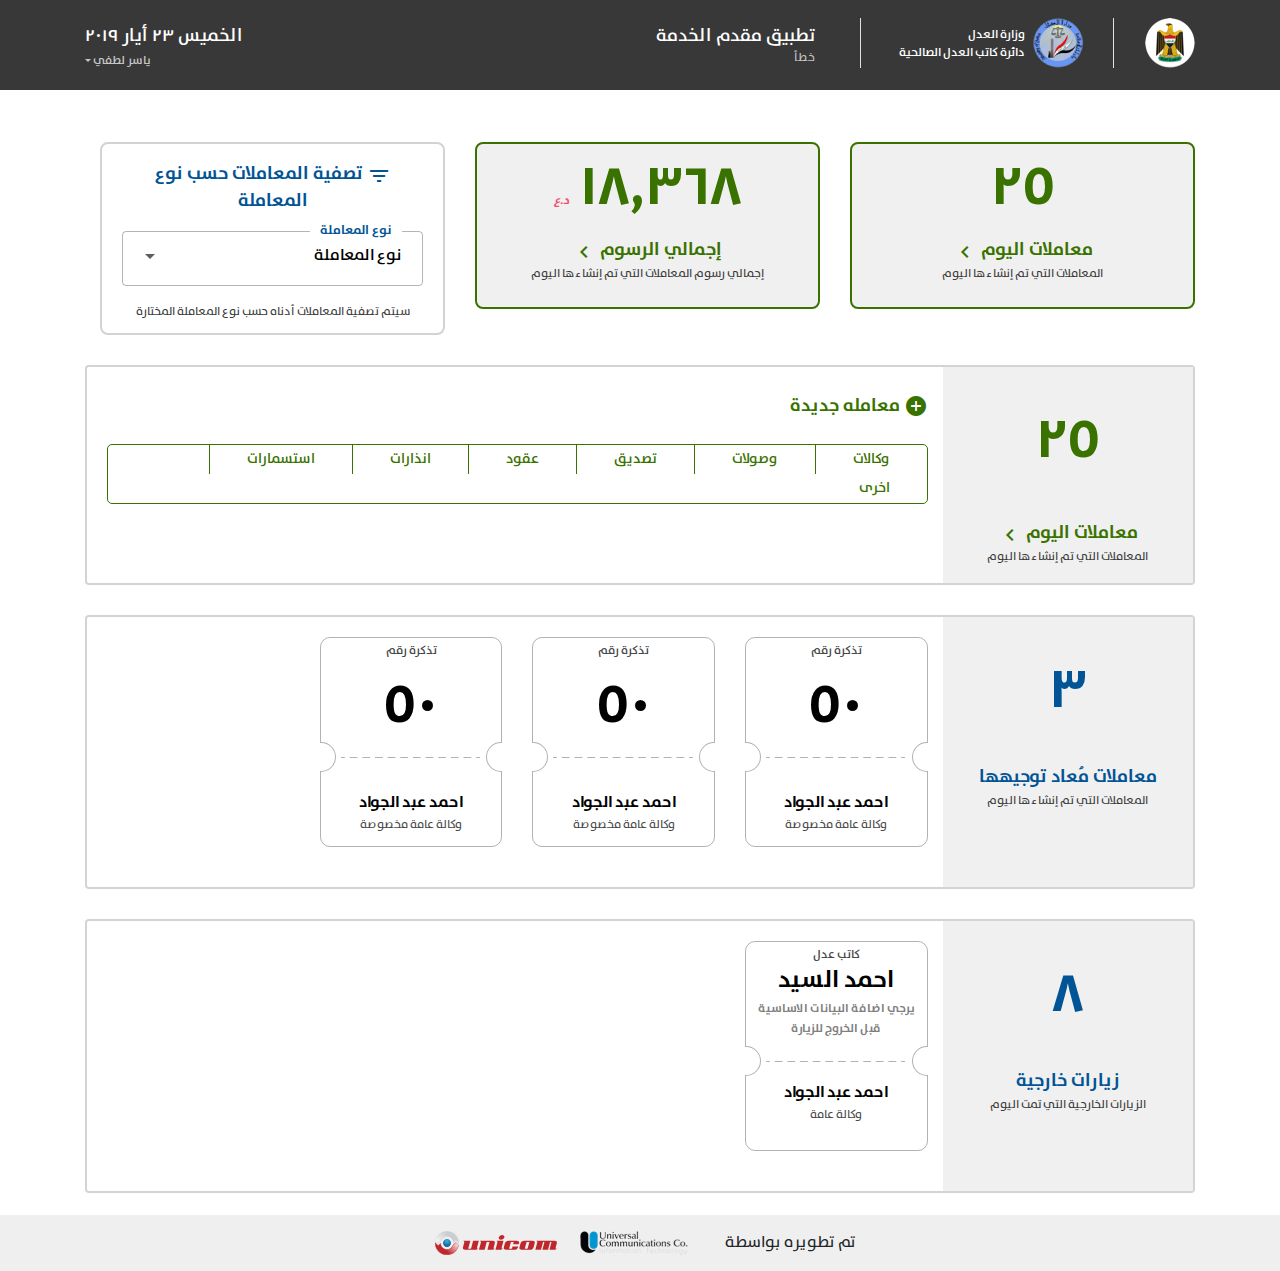
==== commit b9741912: "final project" ====
--- a/index.html
+++ b/index.html
@@ -8,10 +8,10 @@
     <title>Notary : Dashboard</title>
     <link rel="stylesheet" href="assets/css/font-awesome.min.css">
     <link rel="stylesheet" href="assets/css/material.css">
-    <link rel="stylesheet" href="assets/fonts/material.ttf">
     <link rel="stylesheet" href="assets/css/materialize.min.css">
     <link rel="stylesheet" href="assets/css/uikit-rtl.min.css">
     <link rel="stylesheet" href="assets/css/bootstrap.min.css">
+    <link rel="stylesheet" href="assets/css/bootstrap-select.min.css">
     <link rel="stylesheet" href="assets/css/style.css">
 </head>
 
@@ -72,6 +72,53 @@
         <div class="body_content padding_section">
             <div class="container">
                 <!-- start transaction here -->
+                <div class="transaction border-0">
+                    <div class="row ml-0">
+                        <div class="col-lg-4 col-md-4">
+                            <div class="small-boxs text-center">
+                                <div class="number color-green"> 25 </div>
+                                <div class="title color-green">
+                                    معاملات اليوم
+                                    <i class="material-icons transaction_icons">keyboard_arrow_left </i>
+                                </div>
+                                <p> المعاملات التي تم إنشاءها اليوم </p>
+                            </div>
+                        </div>
+                        <div class="col-lg-4 col-md-4">
+                            <div class="small-boxs text-center">
+                                <div class="number color-green"> 18,368 <em>د.ع</em></div>
+                                <div class="title color-green">
+                                    إجمالي الرسوم
+                                    <i class="material-icons transaction_icons">keyboard_arrow_left </i>
+                                </div>
+                                <p> إجمالي رسوم المعاملات التي تم إنشاءها اليوم </p>
+                            </div>
+                        </div>
+                        <div class="col-lg-4 col-md-4">
+                            <div class="small-boxs text-center no-bg filter">
+                                <div class="title">
+                                    <i class="material-icons transaction_icons">filter_list</i> تصفية المعاملات حسب نوع المعاملة
+                                </div>
+                                <form>
+                                    <div class="form-group">
+                                        <div class="input-field inputMaterial">
+                                            <select>
+                                                <option value="" disabled selected> نوع المعاملة </option>
+                                                <option value="1">Option 1</option>
+                                                <option value="2">first 2</option>
+                                                <option value="3">last 3</option>
+                                            </select>
+                                            <label class="select_lable"> نوع المعاملة </label>
+                                        </div>
+                                    </div>
+                                </form>
+
+                                <p> سيتم تصفية المعاملات أدناه حسب نوع المعاملة المختارة </p>
+                            </div>
+                        </div>
+                    </div>
+                </div>
+                <!-- start transaction here -->
                 <div class="transaction">
                     <div class="row ml-0">
                         <div class="col-lg-3 col-md-4">
@@ -91,7 +138,7 @@
                                 </div>
                                 <ul class="nav nav-pills mb-3" id="pills-tab" role="tablist">
                                     <li class="nav-item">
-                                        <a class="nav-link active" id="pills-1-tab" data-toggle="pill" href="#pills-1" role="tab" aria-controls="pills-1" aria-selected="true"> وكالات </a>
+                                        <a class="nav-link" id="pills-1-tap" data-toggle="pill" href="#pills-1" role="tab" aria-controls="pills-1" aria-selected="true"> وكالات </a>
                                     </li>
                                     <li class="nav-item">
                                         <a class="nav-link" id="pills-2-tab" data-toggle="pill" href="#pills-2" role="tab" aria-controls="pills-2" aria-selected="true"> وصولات </a>
@@ -113,7 +160,7 @@
                                     </li>
                                 </ul>
                                 <div class="tab-content" id="pills-tabContent">
-                                    <div class="tab-pane fade show active" id="pills-1" role="tabpanel" aria-labelledby="pills-1-tab">
+                                    <div class="tab-pane fade" id="pills-1" role="tabpanel" aria-labelledby="pills-1-tap">
                                         <ul class="nav">
                                             <li class="nav-item">
                                                 <a class="nav-link" href="new-transaction.html"> عقد ايجار </a>
@@ -133,6 +180,7 @@
                         </div>
                     </div>
                 </div>
+
                 <!-- end transaction here -->
                 <!-- start transaction here -->
                 <div class="transaction ">
@@ -200,6 +248,7 @@
                     </div>
                 </div>
                 <!-- end transaction here -->
+
                 <!-- start transaction here -->
                 <div class="transaction mb-5">
                     <div class="row ml-0 ">
@@ -257,6 +306,7 @@
     <script src="assets/js/uikit-icons.min.js"></script>
     <script src="assets/js/uikit.min.js"></script>
     <script src="assets/js/wow.min.js"></script>
+    <script src="assets/js/bootstrap-select.min.js"></script>
     <script src="assets/js/custom.js"></script>
 </body>
 
--- a/assets/css/style.css
+++ b/assets/css/style.css
@@ -1,20 +1,20 @@
     @font-face {
         font-family: "Bahij TheSansArabic Plain";
-        src: url("../fonts/Bahij_TheSansArabic-Plain.ttf");
+        src: url("../fonts/BahijTheSansArabicIndic-Plain.ttf");
         font-style: normal;
         font-weight: 100;
     }
     
     @font-face {
         font-family: "Bahij TheSansArabic Plain";
-        src: url("../fonts/Bahij_TheSansArabic-SemiBold.ttf");
+        src: url("../fonts/BahijTheSansArabicIndic-SemiBold.ttf");
         font-style: normal;
         font-weight: 400;
     }
     
     @font-face {
         font-family: "Bahij TheSansArabic Plain";
-        src: url("../fonts/Bahij_TheSansArabic-Bold.ttf");
+        src: url("../fonts/BahijTheSansArabicIndic-Bold.ttf");
         font-style: normal;
         font-weight: 600;
     }
@@ -25,7 +25,6 @@
         font-style: normal;
         font-weight: 400;
     }
-    /* fallback */
     
     html {
         height: 100%;
@@ -123,22 +122,22 @@
     
     textarea::-webkit-input-placeholder {
         /* Chrome/Opera/Safari */
-        color: rgba(0, 0, 0, 0.32);
+        color: rgba(0, 0, 0, 0.6);
     }
     
     textarea::-moz-placeholder {
         /* Firefox 19+ */
-        color: rgba(0, 0, 0, 0.32);
+        color: rgba(0, 0, 0, 0.6);
     }
     
     textarea:-ms-input-placeholder {
         /* IE 10+ */
-        color: rgba(0, 0, 0, 0.32);
+        color: rgba(0, 0, 0, 0.6);
     }
     
     textarea:-moz-placeholder {
         /* Firefox 18- */
-        color: rgba(0, 0, 0, 0.32);
+        color: rgba(0, 0, 0, 0.6);
     }
     
     @-moz-document url-prefix() {
@@ -170,10 +169,6 @@
     
     .padding_section {
         padding: 30px 0;
-    }
-    
-    .btn:focus {
-        background: none !important;
     }
     
     .font-small {
@@ -604,10 +599,6 @@
     
     .form-group {
         position: relative;
-    }
-    
-    .form_transaction .form-group {
-        margin-bottom: 0 !important
     }
     
     .inputMaterial {
@@ -1093,19 +1084,22 @@
     }
     
     .collapse_transaction .uk-open>.uk-accordion-title::before {
-        background-image: url(../img/miin.png);
+        font-family: "material";
+        color: #fff;
+        font-size: 25px;
+        content: "";
     }
     
     .collapse_transaction .uk-accordion-title::before {
-        content: "";
+        content: "";
         width: 1em;
         height: 1em;
         margin-right: 10px;
         float: right;
-        background-image: url(../img/plus.png);
-        background-repeat: no-repeat;
-        background-position: 50% 50%;
-        margin-top: 4px;
+        margin-top: 3px;
+        font-family: "material";
+        color: #fff;
+        font-size: 25px;
     }
     
     .numberic {
@@ -1177,7 +1171,7 @@
         color: rgba(56, 56, 56, 1);
         text-align: center;
         padding: 9px 0;
-        border-bottom: 1px solid #afb6b7;
+        border-bottom: 1px solid #afb6b7 !important;
     }
     
     .collapse_transaction .rows .actions i:last-child {
@@ -1564,6 +1558,11 @@
         border-image-slice: 1;
         border-image-repeat: round;
         opacity: 0.3;
+    }
+    
+    .titket_normal:hover .underline {
+        border-image-source: url(../img/line-hover.png);
+        border-bottom: dashed 1px #fff;
     }
     
     .titket_normal small {
@@ -1642,4 +1641,60 @@
         .transaction_content .nav-pills .nav-link {
             padding: 4px 10.5px;
         }
+    }
+    
+    .transaction .small-boxs .number {
+        font-size: 58px;
+        font-weight: bold
+    }
+    
+    .transaction .small-boxs .title {
+        font-size: 18px;
+        text-align: center;
+        font-weight: bold;
+        color: #015495;
+    }
+    
+    .transaction .small-boxs .transaction_icons {
+        position: relative;
+        top: 9px;
+    }
+    
+    .transaction .small-boxs p {
+        margin-bottom: 0;
+        font-size: 12px;
+        color: rgba(56, 56, 56, 1);
+        text-align: center;
+        line-height: 20px;
+        padding-bottom: 0;
+    }
+    
+    .transaction .small-boxs em {
+        font-size: 12px;
+    }
+    
+    .no-bg {
+        background: none;
+    }
+    
+    .filter {
+        border: 2px solid rgba(211, 211, 211, 1);
+        padding: 11px 20px;
+    }
+    
+    .small-boxs a {
+        font-size: 13px;
+        color: rgba(56, 56, 56, 1);
+        font-weight: bold;
+    }
+    
+    .color-light {
+        color: rgba(56, 56, 56, 0.5) !important;
+    }
+    
+    .form-group i {
+        position: absolute;
+        left: 20px;
+        top: 15px;
+        color: rgba(0, 0, 0, 0.38);
     }